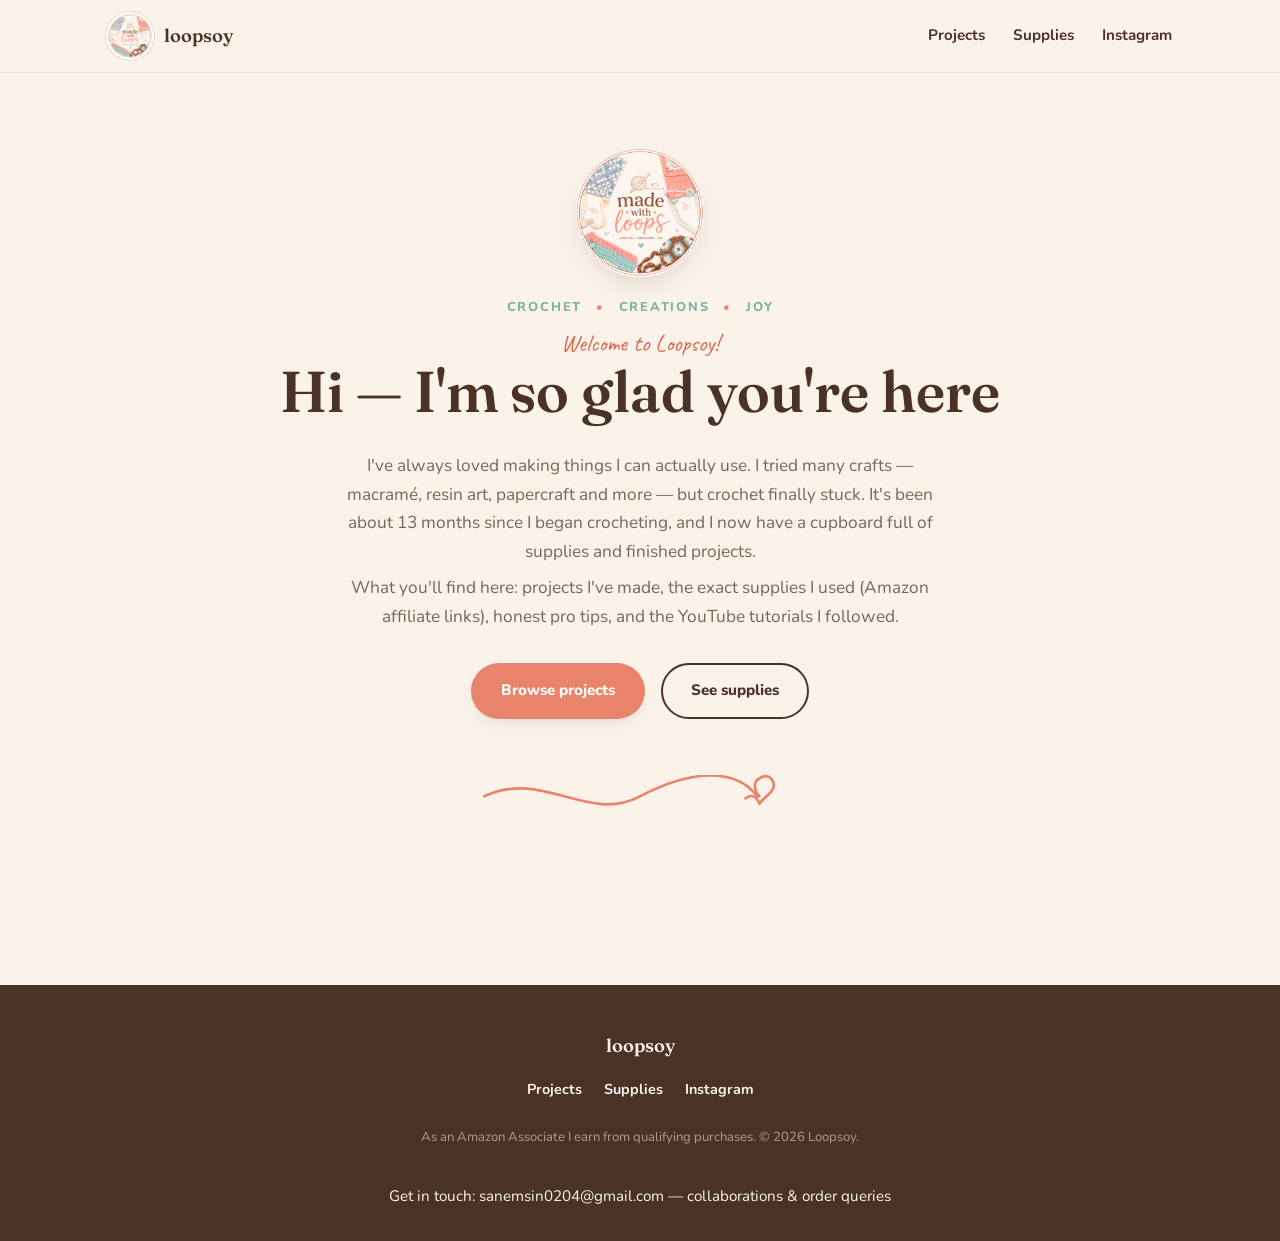
==== index.html @ c73a4066 "Add files via upload" ====
<!DOCTYPE html>
<html lang="en">
<head>
<meta charset="UTF-8">
<meta name="viewport" content="width=device-width, initial-scale=1.0">
<title>Loopsoy | Crochet projects, supplies &amp; pro tips</title>
<meta name="description" content="Loopsoy shares crochet projects, the exact supplies I used (affiliate links), pro tips, and the tutorials I follow.">
<meta name="keywords" content="crochet, crochet bag pattern, granny stitch, handmade crochet, crochet tutorial, crochet tools">
<link rel="canonical" href="https://www.madewithloops.com/">

<!-- Open Graph / social preview -->
<meta property="og:type" content="website">
<meta property="og:title" content="Made with Loops | Handmade Crochet Bag Patterns &amp; Tutorials">
<meta property="og:description" content="Crochet bag patterns, pro tips, and the exact yarn, hooks, and tools used for every project.">
<meta property="og:image" content="https://www.madewithloops.com/images/logo.png">
<meta property="og:url" content="https://www.madewithloops.com/">
<meta name="twitter:card" content="summary_large_image">

<link rel="icon" type="image/png" sizes="32x32" href="images/favicon-32.png">
<link rel="icon" type="image/png" sizes="96x96" href="images/favicon.png">
<link rel="apple-touch-icon" href="images/apple-touch-icon.png">

<link rel="preconnect" href="https://fonts.googleapis.com">
<link rel="preconnect" href="https://fonts.gstatic.com" crossorigin>
<link href="https://fonts.googleapis.com/css2?family=Fraunces:opsz,wght@9..144,500;9..144,600&family=Caveat:wght@600&family=Nunito:wght@400;700;800&display=swap" rel="stylesheet">

<link rel="stylesheet" href="style.css">

<script type="application/ld+json">
{
  "@context": "https://schema.org",
  "@type": "WebSite",
  "name": "Loopsoy",
  "alternateName": "Loopsoy",
  "url": "./",
  "description": "Crochet projects, supplies used (affiliate links), and practical pro tips.",
  "publisher": {
    "@type": "Organization",
    "name": "Loopsoy",
    "logo": "./images/logo.png"
  }
}
</script>
</head>
<body>
<a class="skip-link" href="#main">Skip to content</a>

<header class="site-nav">
    <div class="container">
      <a class="brand" href="index.html" aria-label="Loopsoy home">
        <img src="images/logo.png" alt="Loopsoy logo" width="44" height="44">
        <span class="brand-word">loopsoy</span>
      </a>
      <nav aria-label="Primary">
        <ul class="nav-links">
          <li><a href="projects.html">Projects</a></li>
          <li><a href="supplies.html">Supplies</a></li>
          <li><a class="ig-link" href="#" target="_blank" rel="noopener">Instagram</a></li>
      </ul>
    </nav>
  </div>
</header>

<main id="main">

  <section class="hero">
    <div class="container">
      <img class="logo-mark" src="images/logo.png" alt="Loopsoy — crochet, creations, joy" width="128" height="128">
      <p class="tagline">Crochet <span class="dot">&bull;</span> Creations <span class="dot">&bull;</span> Joy</p>
      <span class="eyebrow">Welcome to Loopsoy!</span>
      <h1>Hi — I'm so glad you're here</h1>
      <p class="hero-copy">
        I've always loved making things I can actually use. I tried many crafts —
        macramé, resin art, papercraft and more — but crochet finally stuck. It's
        been about 13 months since I began crocheting, and I now have a cupboard
        full of supplies and finished projects.
      </p>
      <p class="hero-copy" style="margin-top:8px;">
        What you'll find here: projects I've made, the exact supplies I used
        (Amazon affiliate links), honest pro tips, and the YouTube tutorials I followed.
      </p>
      <div class="hero-actions">
        <a class="btn btn-primary" href="projects.html">Browse projects</a>
        <a class="btn btn-outline" href="supplies.html">See supplies</a>
      </div>
    </div>
  </section>

  <div class="container">
    <svg class="yarn-divider" viewBox="0 0 300 40" fill="none" xmlns="http://www.w3.org/2000/svg" aria-hidden="true">
      <path d="M4 20 C 60 -6, 100 46, 150 20 S 240 -6, 260 20" stroke="currentColor" stroke-width="2.5" stroke-linecap="round"/>
      <path d="M262 20c-6-7-6-15 2-18 7-3 13 3 11 10-2 6-9 9-13 15-3-8-9-9-13-5" stroke="currentColor" stroke-width="2.5" fill="none" stroke-linecap="round" stroke-linejoin="round"/>
    </svg>
  </div>

  <section class="section" id="about">
    <!-- about section removed; Projects and Supplies have their own pages -->

  <!-- Projects and Supplies moved to separate pages: projects.html and supplies.html -->

</main>

<footer>
    <div class="container">
    <a class="brand" href="index.html" aria-label="Loopsoy home">
      <span class="brand-word">loopsoy</span>
    </a>
    <ul class="footer-links">
      <li><a href="projects.html">Projects</a></li>
      <li><a href="supplies.html">Supplies</a></li>
      <li><a class="ig-link" href="#" target="_blank" rel="noopener">Instagram</a></li>
    </ul>
    <p class="copyright">As an Amazon Associate I earn from qualifying purchases. &copy; <span id="year"></span> Loopsoy.</p>
  </div>
</footer>

<script>
  document.getElementById('year').textContent = new Date().getFullYear();

  // gentle reveal-on-scroll for cards and the welcome panel
  const revealEls = document.querySelectorAll('.reveal, .project-card');
  const io = new IntersectionObserver((entries) => {
    entries.forEach(e => { if (e.isIntersecting) { e.target.classList.add('in'); io.unobserve(e.target); } });
  }, { threshold: 0.15 });
  revealEls.forEach(el => io.observe(el));
</script>
<script src="scripts.js"></script>
</body>
</html>
---- style.css ----
/* =========================================================
   Made with Loops — brand stylesheet
   Palette pulled from the logo: dusty blue, blush coral,
   sage mint, warm cocoa ink, on a cream ground.
   ========================================================= */

:root{
  --cream:      #FBF3EA;
  --cream-2:    #F5E9DC;
  --ink:        #4A3227;
  --ink-soft:   #7A6558;
  --blue:       #A9C6DC;
  --blue-deep:  #7FA6C4;
  --coral:      #E8836C;
  --coral-deep: #D96A50;
  --mint:       #A9CFC3;
  --mint-deep:  #7FB3A2;
  --gold:       #C98B5D;
  --paper:      #FFFDF9;

  --serif: "Fraunces", "Iowan Old Style", Georgia, serif;
  --script: "Caveat", cursive;
  --sans:   "Nunito", -apple-system, BlinkMacSystemFont, "Segoe UI", sans-serif;

  --radius: 20px;
  --radius-sm: 10px;
  --shadow: 0 12px 30px -14px rgba(74, 50, 39, 0.28);
  --shadow-sm: 0 6px 16px -8px rgba(74, 50, 39, 0.25);
}

*, *::before, *::after{ box-sizing: border-box; }
html{ scroll-behavior: smooth; }
html:focus-within{ scroll-behavior: smooth; }

@media (prefers-reduced-motion: reduce){
  html{ scroll-behavior: auto; }
  *, *::before, *::after{
    animation-duration: 0.01ms !important;
    animation-iteration-count: 1 !important;
    transition-duration: 0.01ms !important;
    scroll-behavior: auto !important;
  }
}

body{
  margin: 0;
  background: var(--cream);
  color: var(--ink);
  font-family: var(--sans);
  font-size: 17px;
  line-height: 1.65;
  -webkit-font-smoothing: antialiased;
}

img{ max-width: 100%; display: block; }
a{ color: inherit; text-decoration: none; }

h1, h2, h3{
  font-family: var(--serif);
  font-weight: 600;
  line-height: 1.12;
  margin: 0 0 0.4em;
  color: var(--ink);
}

.eyebrow{
  font-family: var(--script);
  font-size: 1.5rem;
  color: var(--coral-deep);
  display: inline-block;
  margin-bottom: 0.15em;
  line-height: 1;
}

.container{
  max-width: 1120px;
  margin: 0 auto;
  padding: 0 28px;
}

/* ---------- Skip link (a11y) ---------- */
.skip-link{
  position: absolute;
  left: -999px;
  top: auto;
  background: var(--ink);
  color: var(--paper);
  padding: 12px 18px;
  border-radius: var(--radius-sm);
  z-index: 999;
}
.skip-link:focus{
  left: 16px;
  top: 16px;
}

/* ---------- Focus visibility ---------- */
a:focus-visible,
button:focus-visible{
  outline: 3px solid var(--gold);
  outline-offset: 3px;
  border-radius: 4px;
}

/* ---------- Nav ---------- */
.site-nav{
  position: sticky;
  top: 0;
  z-index: 50;
  background: rgba(251, 243, 234, 0.88);
  backdrop-filter: saturate(160%) blur(8px);
  border-bottom: 1px solid rgba(74, 50, 39, 0.08);
}
.site-nav .container{
  display: flex;
  align-items: center;
  justify-content: space-between;
  padding-top: 14px;
  padding-bottom: 14px;
}
.brand{
  display: flex;
  align-items: center;
  gap: 12px;
}
.brand img{
  width: 44px;
  height: 44px;
  border-radius: 50%;
  box-shadow: 0 0 0 2px var(--paper), 0 0 0 3px rgba(74,50,39,0.12);
}
.brand-word{
  font-family: var(--serif);
  font-size: 1.15rem;
  font-weight: 600;
}
.brand-word span{
  font-family: var(--script);
  color: var(--coral-deep);
  font-size: 1.3rem;
  margin-left: 2px;
}
.nav-links{
  display: flex;
  gap: 28px;
  list-style: none;
  margin: 0;
  padding: 0;
  font-weight: 700;
  font-size: 0.95rem;
}
.nav-links a{
  position: relative;
  padding-bottom: 4px;
}
.nav-links a::after{
  content: "";
  position: absolute;
  left: 0; right: 100%;
  bottom: 0;
  height: 2px;
  background: var(--coral);
  transition: right 0.25s ease;
}
.nav-links a:hover::after,
.nav-links a:focus-visible::after{ right: 0; }

/* ---------- Yarn divider (signature element) ---------- */
.yarn-divider{
  display: block;
  width: 100%;
  max-width: 320px;
  height: auto;
  margin: 0 auto;
  color: var(--coral);
}

/* ---------- Hero ---------- */
.hero{
  padding: 76px 0 56px;
  text-align: center;
}
.hero .logo-mark{
  width: 128px;
  height: 128px;
  border-radius: 50%;
  margin: 0 auto 20px;
  box-shadow: var(--shadow);
}
.hero h1{
  font-size: clamp(2.4rem, 6vw, 3.6rem);
  margin-bottom: 0.25em;
}
.hero h1 .script{
  font-family: var(--script);
  color: var(--coral-deep);
  font-weight: 400;
  font-size: 1.25em;
  display: inline-block;
  transform: rotate(-2deg);
}
.hero .tagline{
  font-weight: 800;
  letter-spacing: 0.14em;
  text-transform: uppercase;
  font-size: 0.8rem;
  color: var(--mint-deep);
}
.hero .tagline .dot{ color: var(--coral); margin: 0 8px; }
.hero-copy{
  max-width: 620px;
  margin: 28px auto 0;
  color: var(--ink-soft);
  font-size: 1.08rem;
}

/* ---------- Buttons ---------- */
.btn{
  display: inline-flex;
  align-items: center;
  gap: 8px;
  padding: 13px 28px;
  border-radius: 999px;
  font-weight: 800;
  font-size: 0.95rem;
  border: 2px solid transparent;
  cursor: pointer;
  transition: transform 0.18s ease, box-shadow 0.18s ease, background 0.18s ease;
}
.btn:hover{ transform: translateY(-2px); }
.btn-primary{
  background: var(--coral);
  color: var(--paper);
  box-shadow: var(--shadow-sm);
}
.btn-primary:hover{ background: var(--coral-deep); }
.btn-outline{
  background: transparent;
  border-color: var(--ink);
  color: var(--ink);
}
.btn-outline:hover{ background: var(--ink); color: var(--paper); }
.btn-shop{
  background: var(--paper);
  border-color: var(--blue-deep);
  color: var(--ink);
  width: 100%;
  justify-content: space-between;
}
.btn-shop:hover{ background: var(--blue); border-color: var(--blue-deep); }
.btn-shop svg{ flex-shrink: 0; }

.hero-actions{
  margin-top: 32px;
  display: flex;
  gap: 16px;
  justify-content: center;
  flex-wrap: wrap;
}

/* ---------- Section shell ---------- */
.section{ padding: 64px 0; }
.section-head{
  text-align: center;
  max-width: 640px;
  margin: 0 auto 40px;
}
.section-head p{ color: var(--ink-soft); }

.welcome{
  background: var(--paper);
  border-radius: var(--radius);
  box-shadow: var(--shadow);
  padding: 48px;
}
.welcome .container-inner{ max-width: 680px; margin: 0 auto; text-align: center; }

/* ---------- Project grid ---------- */
.project-grid{
  display: grid;
  grid-template-columns: repeat(auto-fit, minmax(270px, 1fr));
  gap: 30px;
}
.project-card{
  background: var(--paper);
  border-radius: var(--radius);
  overflow: hidden;
  box-shadow: var(--shadow-sm);
  transition: transform 0.25s ease, box-shadow 0.25s ease;
  opacity: 0;
  transform: translateY(18px);
  animation: rise 0.6s ease forwards;
}
@keyframes rise{ to{ opacity: 1; transform: translateY(0); } }
.project-card:hover{
  transform: translateY(-6px);
  box-shadow: var(--shadow);
}
.project-card .thumb{
  position: relative;
  aspect-ratio: 1 / 1;
  overflow: hidden;
}
.project-card .thumb img{
  width: 100%; height: 100%;
  object-fit: cover;
  transition: transform 0.5s ease;
}
.project-card:hover .thumb img{ transform: scale(1.06); }
.project-card .thumb::after{
  /* folded-corner detail, echoes an envelope-flap crossbody bag */
  content: "";
  position: absolute;
  top: 0; right: 0;
  width: 0; height: 0;
  border-style: solid;
  border-width: 0 42px 42px 0;
  border-color: transparent var(--cream) transparent transparent;
}
.project-card .body{ padding: 22px 24px 26px; }
.project-card h3{ font-size: 1.25rem; margin-bottom: 6px; }
.project-card .desc{ color: var(--ink-soft); font-size: 0.95rem; margin-bottom: 14px; }
.swatches{ display: flex; align-items: center; gap: 6px; margin-bottom: 14px; }
.swatches .dot{
  width: 16px; height: 16px;
  border-radius: 50%;
  border: 2px solid var(--paper);
  box-shadow: 0 0 0 1px rgba(74,50,39,0.15);
}
.swatches .label{ font-size: 0.78rem; color: var(--ink-soft); margin-left: 4px; }
.card-link{
  font-weight: 800;
  font-size: 0.9rem;
  color: var(--coral-deep);
  display: inline-flex;
  align-items: center;
  gap: 6px;
}
.card-link svg{ transition: transform 0.2s ease; }
.project-card:hover .card-link svg{ transform: translateX(4px); }

/* ---------- Project detail hero ---------- */
.project-hero{
  display: grid;
  grid-template-columns: 1.1fr 0.9fr;
  gap: 44px;
  align-items: center;
  padding: 44px 0 20px;
}
@media (max-width: 860px){
  .project-hero{ grid-template-columns: 1fr; }
}
.project-hero .photo{
  border-radius: var(--radius);
  overflow: hidden;
  box-shadow: var(--shadow);
}

.project-hero .photo img{ width: 100%; height: 100%; object-fit: cover; object-position: center; }
/* Prevent very tall images from dominating the viewport on small devices */
@media (max-width: 640px){
  .project-hero .photo img{ max-height: 56vh; height: auto; }
}

/* Ensure project cards stay square and thumbnails don't grow too tall on phones */
.project-card .thumb img{ object-position: center; }
@media (max-width: 640px){
  .project-card .thumb img{ max-height: 44vh; height: auto; }
}

/* Ensure very tall images don't overflow on small screens */
@media (max-width: 860px){
  .project-hero .photo img{ height: auto; max-height: 70vh; object-fit: cover; }
}
.project-info h1{ font-size: clamp(2rem, 4.4vw, 2.7rem); }
.project-info .desc{ color: var(--ink-soft); margin: 14px 0 20px; }
.pill-row{ display: flex; gap: 10px; flex-wrap: wrap; margin-bottom: 22px; }
.pill{
  background: var(--cream-2);
  border-radius: 999px;
  padding: 6px 14px;
  font-size: 0.82rem;
  font-weight: 700;
  color: var(--ink-soft);
  display: inline-flex;
  align-items: center;
  gap: 6px;
}
.pill .dot{ width: 10px; height: 10px; border-radius: 50%; }

/* ---------- Pro tip callout ---------- */
.pro-tip{
  position: relative;
  background: var(--paper);
  border: 1px dashed var(--gold);
  border-radius: var(--radius);
  padding: 30px 32px 30px 74px;
  margin: 8px 0 8px;
  box-shadow: var(--shadow-sm);
}
.pro-tip::before{
  content: "";
  position: absolute;
  left: 26px; top: 28px;
  width: 30px; height: 30px;
  background: var(--mint);
  border-radius: 50% 50% 50% 4px;
  box-shadow: inset 0 0 0 2px var(--paper);
}
.pro-tip::after{
  /* stitch-marker pin dot */
  content: "";
  position: absolute;
  left: 39px; top: 41px;
  width: 4px; height: 4px;
  background: var(--paper);
  border-radius: 50%;
}
.pro-tip .label{
  font-family: var(--script);
  font-size: 1.35rem;
  color: var(--mint-deep);
  display: block;
  margin-bottom: 4px;
}
.pro-tip p{ margin: 0; }

/* ---------- Tools section ---------- */
.tools-grid{
  display: grid;
  grid-template-columns: repeat(auto-fit, minmax(240px, 1fr));
  gap: 18px;
}
.tool-card{
  background: var(--paper);
  border-radius: var(--radius-sm);
  padding: 18px 20px;
  box-shadow: var(--shadow-sm);
  display: flex;
  flex-direction: column;
  gap: 12px;
}
.tool-card .top{
  display: flex;
  align-items: center;
  gap: 12px;
}
.tool-card .icon{
  width: 42px; height: 42px;
  border-radius: 50%;
  background: var(--cream-2);
  display: flex;
  align-items: center;
  justify-content: center;
  flex-shrink: 0;
  color: var(--coral-deep);
}
.tool-card .name{ font-weight: 800; font-size: 1rem; }
.tool-card .note{ font-size: 0.85rem; color: var(--ink-soft); margin: 0; }

.disclosure{
  font-size: 0.82rem;
  color: var(--ink-soft);
  background: var(--cream-2);
  border-radius: var(--radius-sm);
  padding: 14px 18px;
  margin-top: 26px;
}

/* ---------- Footer ---------- */
footer{
  background: var(--ink);
  color: var(--cream);
  padding: 46px 0 32px;
  margin-top: 40px;
}
footer .container{
  display: flex;
  flex-direction: column;
  align-items: center;
  gap: 16px;
  text-align: center;
}
footer .brand-word{ color: var(--cream); }
footer .brand-word span{ color: var(--coral); }
.footer-links{
  display: flex;
  gap: 22px;
  list-style: none;
  padding: 0; margin: 0;
  font-weight: 700;
  font-size: 0.9rem;
}
.footer-links a:hover{ color: var(--coral); }
.copyright{ color: rgba(251,243,234,0.55); font-size: 0.82rem; margin-top: 10px; }

/* ---------- Back link ---------- */
.back-link{
  display: inline-flex;
  align-items: center;
  gap: 8px;
  font-weight: 800;
  font-size: 0.9rem;
  color: var(--ink-soft);
  margin-bottom: 18px;
}
.back-link:hover{ color: var(--coral-deep); }

/* ---------- Reveal on scroll ---------- */
.reveal{
  opacity: 0;
  transform: translateY(16px);
  transition: opacity 0.6s ease, transform 0.6s ease;
}
.reveal.in{ opacity: 1; transform: translateY(0); }

@media (max-width: 640px){
  .nav-links{ gap: 16px; font-size: 0.85rem; }
  .welcome{ padding: 32px 22px; }
  .pro-tip{ padding: 26px 22px 26px 64px; }
}
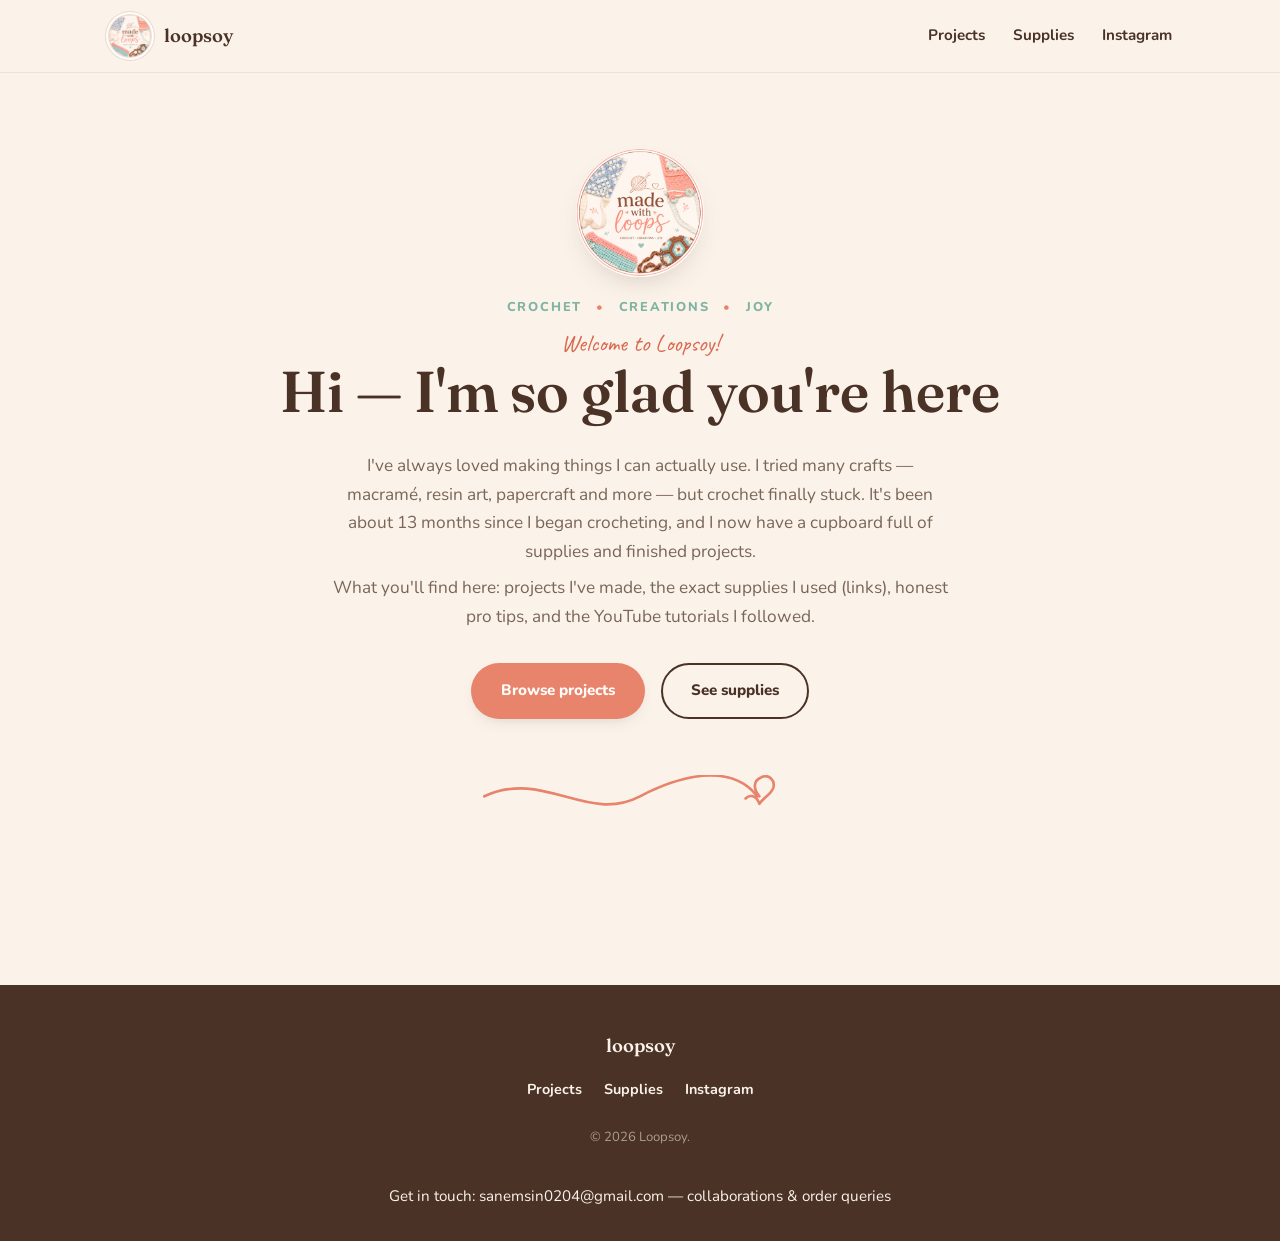
==== commit 3271e654: "Remove Amazon affiliate link mention from footer" ====
--- a/index.html
+++ b/index.html
@@ -77,7 +77,7 @@
       </p>
       <p class="hero-copy" style="margin-top:8px;">
         What you'll find here: projects I've made, the exact supplies I used
-        (Amazon affiliate links), honest pro tips, and the YouTube tutorials I followed.
+        (links), honest pro tips, and the YouTube tutorials I followed.
       </p>
       <div class="hero-actions">
         <a class="btn btn-primary" href="projects.html">Browse projects</a>
@@ -110,7 +110,7 @@
       <li><a href="supplies.html">Supplies</a></li>
       <li><a class="ig-link" href="#" target="_blank" rel="noopener">Instagram</a></li>
     </ul>
-    <p class="copyright">As an Amazon Associate I earn from qualifying purchases. &copy; <span id="year"></span> Loopsoy.</p>
+    <p class="copyright"> &copy; <span id="year"></span> Loopsoy.</p>
   </div>
 </footer>
 
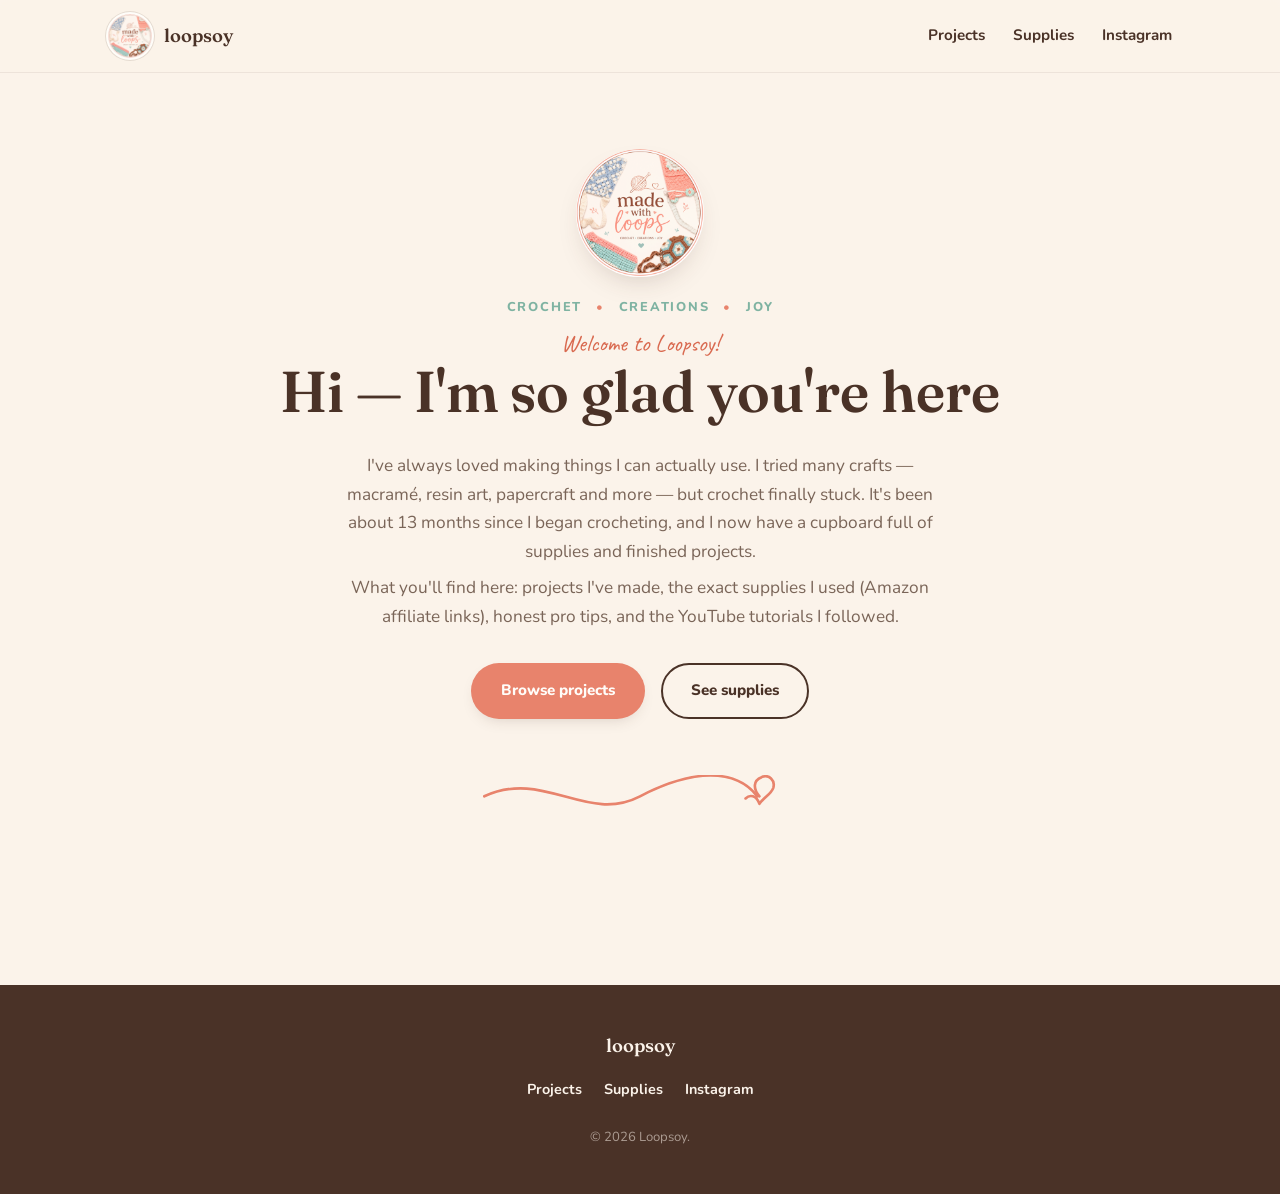
==== commit 9c939610: "7 Bags content" ====
--- a/index.html
+++ b/index.html
@@ -45,21 +45,7 @@
 <body>
 <a class="skip-link" href="#main">Skip to content</a>
 
-<header class="site-nav">
-    <div class="container">
-      <a class="brand" href="index.html" aria-label="Loopsoy home">
-        <img src="images/logo.png" alt="Loopsoy logo" width="44" height="44">
-        <span class="brand-word">loopsoy</span>
-      </a>
-      <nav aria-label="Primary">
-        <ul class="nav-links">
-          <li><a href="projects.html">Projects</a></li>
-          <li><a href="supplies.html">Supplies</a></li>
-          <li><a class="ig-link" href="#" target="_blank" rel="noopener">Instagram</a></li>
-      </ul>
-    </nav>
-  </div>
-</header>
+<div id="site-header"></div>
 
 <main id="main">
 
@@ -77,7 +63,7 @@
       </p>
       <p class="hero-copy" style="margin-top:8px;">
         What you'll find here: projects I've made, the exact supplies I used
-        (links), honest pro tips, and the YouTube tutorials I followed.
+        (Amazon affiliate links), honest pro tips, and the YouTube tutorials I followed.
       </p>
       <div class="hero-actions">
         <a class="btn btn-primary" href="projects.html">Browse projects</a>
@@ -100,23 +86,9 @@
 
 </main>
 
-<footer>
-    <div class="container">
-    <a class="brand" href="index.html" aria-label="Loopsoy home">
-      <span class="brand-word">loopsoy</span>
-    </a>
-    <ul class="footer-links">
-      <li><a href="projects.html">Projects</a></li>
-      <li><a href="supplies.html">Supplies</a></li>
-      <li><a class="ig-link" href="#" target="_blank" rel="noopener">Instagram</a></li>
-    </ul>
-    <p class="copyright"> &copy; <span id="year"></span> Loopsoy.</p>
-  </div>
-</footer>
+<div id="site-footer"></div>
 
 <script>
-  document.getElementById('year').textContent = new Date().getFullYear();
-
   // gentle reveal-on-scroll for cards and the welcome panel
   const revealEls = document.querySelectorAll('.reveal, .project-card');
   const io = new IntersectionObserver((entries) => {
--- a/style.css
+++ b/style.css
@@ -297,13 +297,18 @@
   box-shadow: var(--shadow);
 }
 .project-card .thumb{
+  display: block;
+  width: 100%;
   position: relative;
-  aspect-ratio: 1 / 1;
+  aspect-ratio: 4 / 5;
   overflow: hidden;
 }
 .project-card .thumb img{
-  width: 100%; height: 100%;
+  display: block;
+  width: 100%;
+  height: 100%;
   object-fit: cover;
+  object-position: center bottom;
   transition: transform 0.5s ease;
 }
 .project-card:hover .thumb img{ transform: scale(1.06); }
@@ -356,16 +361,29 @@
   box-shadow: var(--shadow);
 }
 
-.project-hero .photo img{ width: 100%; height: 100%; object-fit: cover; object-position: center; }
+.project-hero .photo img{
+  width: 100%; height: 100%;
+  min-width: 100%; min-height: 100%;
+  object-fit: cover;
+  object-position: center bottom;
+}
 /* Prevent very tall images from dominating the viewport on small devices */
 @media (max-width: 640px){
-  .project-hero .photo img{ max-height: 56vh; height: auto; }
-}
-
-/* Ensure project cards stay square and thumbnails don't grow too tall on phones */
-.project-card .thumb img{ object-position: center; }
+  .project-hero .photo img{ max-height: 56vh; height: auto; object-position: center bottom; }
+}
+
+/* Ensure project cards keep a natural preview height and thumbnails don't grow too tall on phones */
 @media (max-width: 640px){
-  .project-card .thumb img{ max-height: 44vh; height: auto; }
+  .project-card .thumb,
+  .photo-frame {
+    aspect-ratio: 1 / 1;
+  }
+  .project-card .thumb img,
+  .photo-frame img {
+    width: 100%;
+    height: 100%;
+    object-position: center center;
+  }
 }
 
 /* Ensure very tall images don't overflow on small screens */
